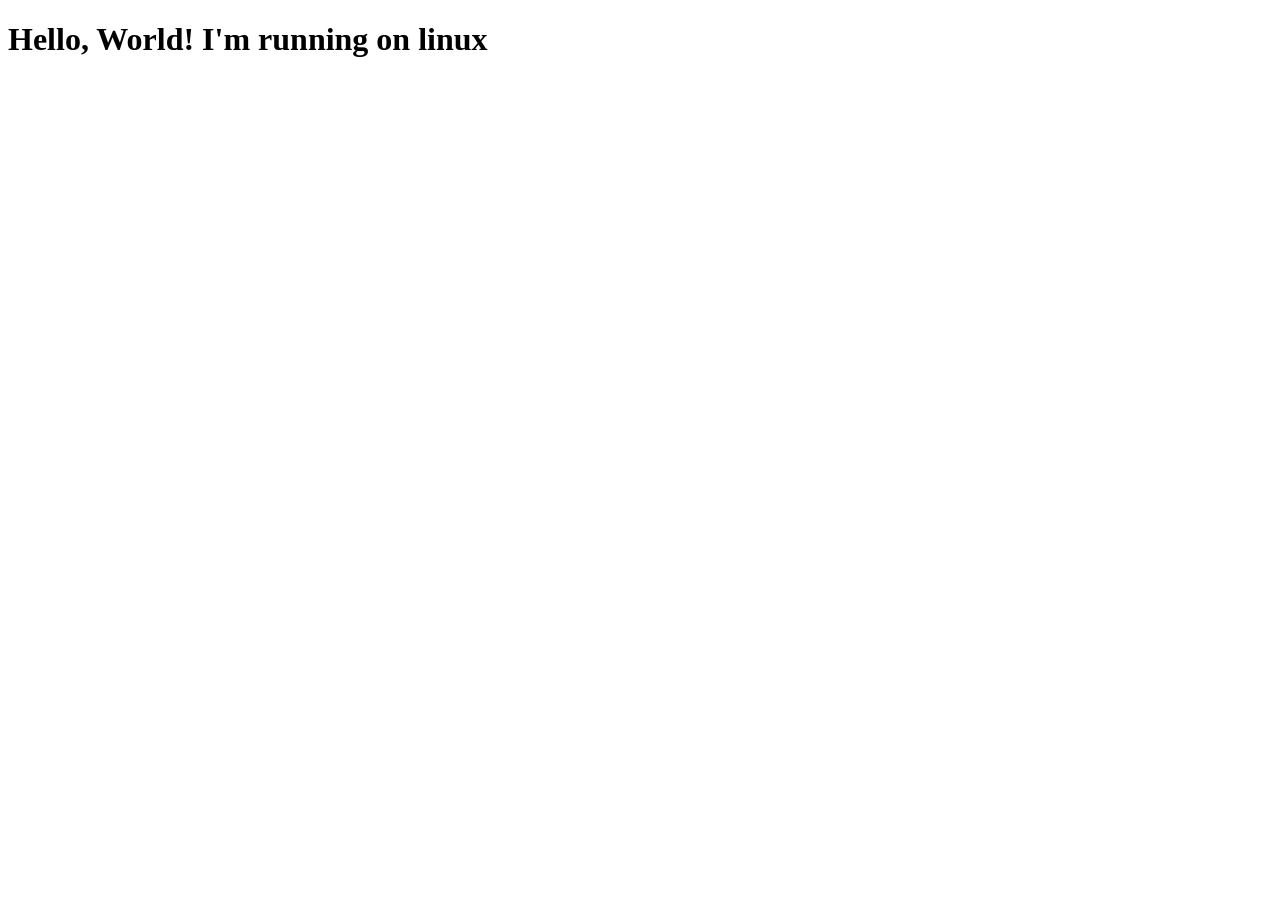
==== index.html @ a084b617 "Initial commit: Add index template" ====
<!DOCTYPE html>
<html lang="en">
<head>
    <meta charset="UTF-8">
    <meta name="viewport" content="width=device-width, initial-scale=1.0">
    <title>Document</title>
</head>
<body>
    <h1>Hello, World! I'm running on linux</h1>
</body>
</html>
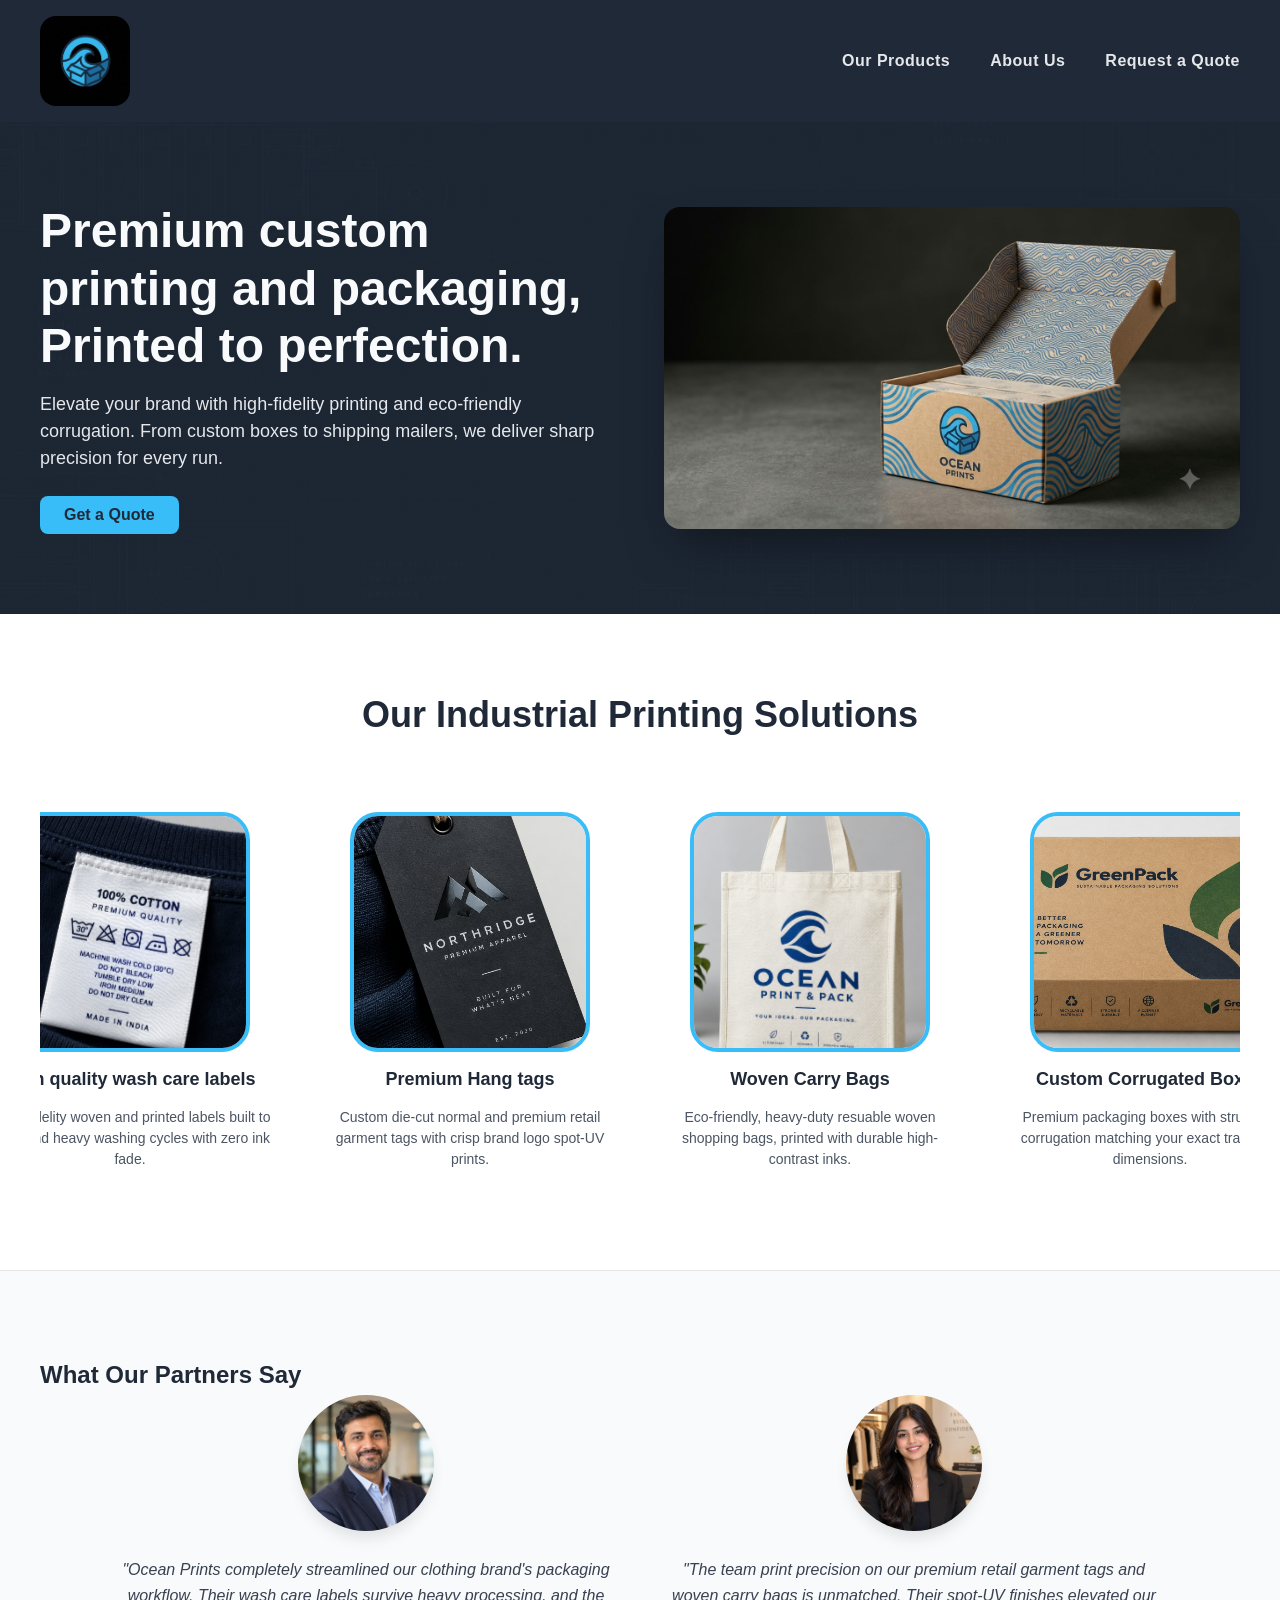
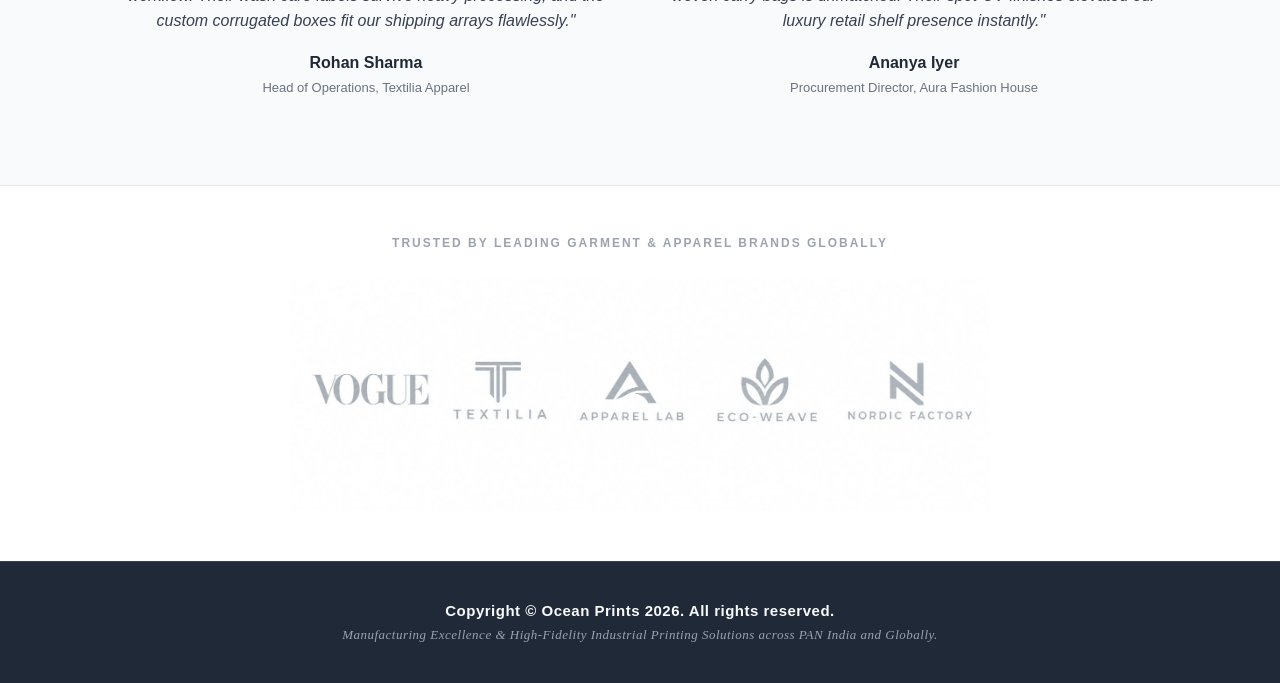
==== commit f945f1b1: "deploy: update landing page structural entry points" ====
--- a/index.html
+++ b/index.html
@@ -3,9 +3,123 @@
 <head>
     <meta charset="UTF-8">
     <meta name="viewport" content="width=device-width, initial-scale=1.0">
-    <title>Document</title>
+    <title>Landing page project</title>
+    <link rel="stylesheet" href="styles.css">
 </head>
 <body>
-    <h1>Hello, World! I'm running on linux</h1>
+    <!-- TOP HEADER NAVIGATION BAR -->
+     <header class="main-header">
+        <div class="logo">
+            <img src="ocean-logo.png" alt="Ocean Logo" class="logo-img">
+        </div>
+        <nav class="nav-container">
+            <ul class="nav-links">
+            <li><a href="#">Our Products</a></li>
+            <li><a href="#">About Us</a></li>
+            <li><a href="#">Request a Quote</a></li>
+            </ul>
+        </nav>
+    </header>
+<!-- HERO SECTION CONTAINER -->
+<main>
+    <section class="hero">
+        <!-- LEFT COLUMN CONTENT -->
+         <div class="hero-content">
+            <h1>Premium custom printing and packaging, Printed to perfection.</h1>
+            <p>Elevate your brand with high-fidelity printing and eco-friendly corrugation. From custom boxes to shipping mailers, we deliver sharp precision for every run.</p>
+            <button class="cta-btn">Get a Quote</button>
+         </div>
+
+         <!-- RIGHT COLUMN: IMAGE PLACEHOLDER -->
+          <div class="hero-image-container">
+    <img src="hero-packaging.png" alt="Ocean Prints Custom Printed Packaging Box" class="hero-img">
+</div>
+
+
+    </section>
+</main>
+<!-- INFORMATION GRID SECTION -->
+<section class="info-section">
+    <h2 class="info-title">Our Industrial Printing Solutions</h2>
+
+    <div class="cards-container">
+        <!-- PRODUCT 1 -->
+         <div class="card">
+            <div class="card-image-wrapper">
+                <img src="label.png" alt="Custom wash care labels " class="catalog-img">
+            </div>
+            <h3>High quality wash care labels</h3>
+            <p class="card-text">High Fidelity woven and printed labels built to withstand heavy washing  cycles with zero ink fade.</p>
+    </div>
+
+        <!-- PRODUCT 2 -->
+            <div class="card">
+                <div class="card-image-wrapper">
+                    <img src="tag.png" alt="Premium hang tags" class="catalog-img"></div>
+                <h3>Premium Hang tags</h3>
+                <p class="card-text">Custom die-cut normal and premium retail garment tags with crisp brand logo spot-UV prints. </p>
+            </div>
+            <!-- PRODUCT 3 -->
+            <div class="card">
+                <div class="card-image-wrapper">
+                    <img src="bag.png" alt="Eco-friendly woven carry bags" class="catalog-img">
+                </div>
+                <h3>Woven Carry Bags</h3>
+                <p class="card-text">Eco-friendly, heavy-duty resuable woven shopping bags, printed with durable high-contrast inks.</p>
+            </div>
+            <!-- PRODUCT 4 -->
+            <div class="card">
+                <div class="card-image-wrapper">
+                    <img src="box.png" alt="Custom corrugated boxes" class="catalog-img">
+                </div>
+                <h3>Custom Corrugated Boxes</h3>
+                <p class="card-text">Premium packaging boxes with structural corrugation matching your exact transport dimensions.</p>
+            </div>
+            </div>
+</section>
+    <!-- PREMIUM TESTIMONIAL CONTAINERS -->
+    <section class="testimonial-section">
+        <h2 class="section-heading-hidden">What Our Partners Say</h2>
+        <div class="testimonials-container">
+            
+            <!-- CLIENT CARD 1 -->
+            <div class="testimonial-card">
+                <div class="avatar-spin-wrapper">
+                    <img src="Pro manager avatar.png" alt="Rohan Sharma" class="avatar-img">
+                </div>
+                <p class="quote">"Ocean Prints completely streamlined our clothing brand's packaging workflow. Their wash care labels survive heavy processing, and the custom corrugated boxes fit our shipping arrays flawlessly."</p>
+                <h4 class="client-name">Rohan Sharma</h4>
+                <span class="client-title">Head of Operations, Textilia Apparel</span>
+            </div>
+
+            <!-- CLIENT CARD 2 -->
+            <div class="testimonial-card">
+                <div class="avatar-spin-wrapper">
+                    <img src="Client avatar 2.png" alt="Ananya Iyer" class="avatar-img">
+                </div>
+                <p class="quote">"The team print precision on our premium retail garment tags and woven carry bags is unmatched. Their spot-UV finishes elevated our luxury retail shelf presence instantly."</p>
+                <h4 class="client-name">Ananya Iyer</h4>
+                <span class="client-title">Procurement Director, Aura Fashion House</span>
+            </div>
+
+        </div>
+    </section>
+
+    <!-- TRUSTED PARTNER BRANDS SHOWCASE -->
+    <section class="brands-section">
+        <p class="brands-label">TRUSTED BY LEADING GARMENT & APPAREL BRANDS GLOBALLY</p>
+        <div class="brands-banner-wrapper">
+            <img src="Client logo showcase banner.png" alt="Trusted Partner Logos" class="brands-img">
+        </div>
+    </section>
+
+    <!-- UPGRADED FOOTER SIGN-OFF -->
+    <footer class="main-footer">
+        <div class="footer-content">
+            <p class="footer-main-text">Copyright &copy; Ocean Prints 2026. All rights reserved.</p>
+            <p class="footer-subtext">Manufacturing Excellence & High-Fidelity Industrial Printing Solutions across PAN India and Globally.</p>
+        </div>
+    </footer>
+
 </body>
 </html>
--- a/styles.css
+++ b/styles.css
@@ -0,0 +1,426 @@
+/* 1. GLOBAL VARIABLES & RESET */
+:root {
+    --bg-dark: #1f2937;
+    --text-light: #f9fafb;
+    --text-muted: #e5e7eb;
+    --accent-blue: #38bdf8;
+}
+
+*, *::before, *::after {
+    box-sizing: border-box;
+    margin: 0;
+    padding: 0;
+}
+
+body {
+    font-family: 'Segoe UI', Tahoma, Geneva, Verdana, sans-serif;
+    background-color: var(--text-light);
+    color: var(--bg-dark);
+}
+
+/* 2. HEADER CONTAINER LAYOUT */
+.main-header {
+    display: flex;
+    justify-content: space-between;
+    align-items: center;
+    padding: 16px 40px;
+    background-color: var(--bg-dark);
+    color: var(--text-light);
+}
+
+.logo {
+    font-size: 24px;
+    font-weight: bold;
+    letter-spacing: 1px;
+}
+.logo-img {
+    height: 90px;
+    width: 90px;
+    display: block;
+    transition: transform 0.3s ease;
+    cursor: pointer;
+    object-fit: cover;
+    border-radius: 16px; /* Makes the logo box match the smooth curved style of the product cards */
+}
+
+
+/* 3. NAVIGATION LINKS FLEX ENGINE */
+.nav-links {
+    display: flex;
+    gap: 40px;
+    list-style: none;
+}
+
+.nav-links a {
+    text-decoration: none;
+    color: var(--text-muted);
+    font-size: 16px;
+    transition: color 0.2s ease;
+    font-weight: 600;
+    letter-spacing: 0.5px;
+    position: relative;
+    padding-bottom: 4px;
+    transition: color 0.3s ease;
+}
+
+/* THE PREMIUM-SLIDE UNDERLINE STATE */
+.nav-links a::after {
+    content: '';
+    position: absolute;
+    left: 0;
+    bottom: 0;
+    width: 100%;
+    height: 2px;
+    background-color: var(--accent-blue);
+    transform: scaleX(0);
+    transform-origin: right;
+    transition: transform 0.3s cubic-bezier(0.25, 0.46, 0.45, 0.94);
+}
+
+.nav-links a:hover {
+    color: var(--text-light);
+}
+.nav-links a:hover::after {
+     transform: scaleX(1);/* Expands horizontally to 100% width scale. */
+    transform-origin: left;
+}
+
+/*4. HERO SECTION LAYOUT */
+.hero {
+    display: flex;
+    justify-content: space-between;
+    align-items: center;
+    gap: 48px;
+    padding: 80px 40px;
+    /* UPGRADED: Fuses a dark tint layer on the top of industrial blueprint texture */
+    background: linear-gradient(rgba(31,41,55,0.85), rgba(31,41,55,0.85)), url(industrial\ background.png);
+    background-size: cover;
+    background-position: center;
+    color: var(--text-light);
+}
+
+/* FORCES EXACT 50/50 SPLIT */
+.hero-content,
+.hero-image-container {
+ flex: 1;
+}
+
+/* LEFT COLUMN TYPOGRAPHY AND BUTTON */
+.hero-content h1 {
+font-size: 48px;
+font-weight: 800;
+margin-bottom: 16px;
+line-height: 1.2;
+}
+
+.hero-content p {
+    font-size: 18px;
+    color: var(--text-muted);
+    margin-bottom: 24px;
+    line-height: 1.5;
+}
+
+.cta-btn {
+    background-color: var(--accent-blue);
+    color: var(--bg-dark);
+    border: none;
+    padding: 10px 24px;
+    font-size: 16px;
+    font-weight: bold;
+    border-radius: 8px;
+    cursor: pointer;
+    transition: transform 0.1s ease;
+}
+
+.cta-btn:hover {
+    transform: scale(1.03);
+}
+
+/* RIGHT COLUMN PLACEHOLDER BOX */
+
+.image-placeholder {
+    background-color: #6b7280;
+    color: var(--text-light);
+    height: 250px;
+    display: flex;
+    justify-content: center;
+    align-items: center;
+    border-radius: 8px;
+    font-size: 14px;
+}
+
+/* IMAGE CONTAINER SIZING AND HOVER TRANSFORMS */
+
+.logo-img {
+    height: 90px;
+    width: 90px;
+    display: block;
+    transition: transform 0.3s ease;
+    cursor: pointer;
+    object-fit: cover;
+}
+
+.logo-img:hover {
+    transform: scale(1.1);
+}
+
+.hero-img {
+    width: 100%;
+    max-width: 620px;
+    height: auto;
+    border-radius: 16px;
+    box-shadow: 0 25px 50px -12px rgba(0, 0, 0, 0.4);
+    display: block;
+    transition: transform 0.4s cubic-bezier(0.175, 0.885, 0.32, 1.275);
+}
+
+.hero-img:hover {
+    transform: scale(1.05);
+}
+
+/* INDUSTRIAL PRODUCT CATALOG GRID */
+.info-section {
+    padding: 80px 40px;
+    background-color: #ffffff;
+    text-align: center;
+}
+
+.info-title {
+    font-size: 36px;
+    font-weight: 800;
+    color: var(--bg-dark);
+    margin-bottom: 56px;
+}
+
+.cards-container {
+    display: flex;
+    justify-content: center;
+    gap: 40px;
+    flex-wrap: nowrap;
+    max-width: 100%;
+    padding: 20px 10px;
+    margin: 0 auto;
+    overflow-x: auto;
+}
+
+.card {
+    width: 300px;
+    display: flex;
+    flex-direction: column;
+    align-items: center;
+    text-align: center;
+    gap: 16px;
+    flex-shrink: 0;
+}
+/* IMAGE WINDOW FRAME CONTAINER */
+/* BIGGER WINDOW FRAMES TO UNLEASH TEXT CLARITY AND IMAGE DETAIL. */
+.card-image-wrapper {
+    width: 240px;
+    height: 240px;
+    border: 4px solid var(--accent-blue);
+    border-radius: 28px;
+    overflow: hidden; /* Clips the scaling image inside the rounded border walls */
+    background-color: #f3f4f6;
+    transition: border-color 0.3s ease, box-shadow 0.3s ease;
+    cursor: pointer;
+    display: flex;
+    justify-content: center;
+    align-items: center;
+    flex-shrink: 0;
+}
+
+/* RESPONSIVE CATALOG IMAGES */
+.catalog-img {
+    width: 100%;
+    height: 100%;
+    object-fit: cover;
+    transform: scale(1.15);
+    transition: transform 0.4s ease;
+    /* THE ANTI BLUR ANTI PIXELATION FORCES */
+    will-change: transform;
+    backface-visibility: hidden;
+    transform-style: preserve-3d;
+}
+
+/* INTERACTIVE MOTION PIPELINE */
+.card:hover .card-image-wrapper {
+    box-shadow: 0 10px 10px -3px rgba(0, 0, 0, 0.1);
+    border-color: var(--bg-dark);
+}
+
+.card:hover .catalog-img {
+    transform: scale(1.0);
+}
+.card h3 {
+    font-size: 18px;
+    font-weight: 700;
+    color: var(--bg-dark);
+    line-height: 1.3;
+}
+.card-text {
+    font-size: 14px;
+    color: #4b5563;
+    line-height: 1.5;
+}
+
+/* 7. PREMIUM TESTIMONIAL SYSTEM */
+.testimonial-section {
+    padding: 90px 40px;
+    background-color: #f9fafb;
+    border-top: 1px solid #e5e7eb;
+}
+
+.testimonials-container {
+    display: flex;
+    justify-content: center;
+    gap: 48px;
+    max-width: 1200px;
+    margin: 0 auto;
+    flex-wrap: wrap; /* Wraps gracefully to a column layout if screen gets small */
+}
+
+.testimonial-card {
+    flex: 1;
+    min-width: 300px;
+    max-width: 500px;
+    text-align: center;
+    display: flex;
+    flex-direction: column;
+    align-items: center;
+    gap: 20px;
+}
+
+/* THE BORDER FRAME ENGINE (THIS PARTS SPINS!) */
+.avatar-spin-wrapper {
+    width: 148px;
+    height: 148px;
+    border-radius: 50%;
+    display: flex;
+    justify-content: center;
+    align-items: center;
+    padding: 4px;
+    background: transparent;
+    transition: background 0.4s ease, transform 0.4s ease;
+}
+
+/* HIGH-RESOLUTION STATIC HEADSHOT IMAGE (THIS PART REMAINS STEADY!) */
+.avatar-img {
+    width: 136px;
+    height: 136px;
+    border-radius: 50%;
+    object-fit: cover;
+    box-shadow: 0 10px 15px -3px rgba(0, 0, 0, 0.1);
+    background-color: #ffffff;
+    display: block;
+}
+
+/* HOVER ANIMATION TRIGGER AXIS */
+.testimonial-card:hover .avatar-spin-wrapper {
+    transform: scale(1.08); /* Zooms up the container element */
+    background: conic-gradient(from 0deg, var(--accent-blue), #ffffff, var(--bg-dark), var(--accent-blue));
+    animation: rotateBorderOnly 2s linear infinite; /* Keeps spinning infinitely */
+}
+
+/* COUNTER-ROTATING THE IMAGE INTERNAL LAYER TO FORCE IT ABSOLUTELY STILL */
+.testimonial-card:hover .avatar-img {
+    animation: counterRotateImage 2s linear infinite;
+}
+
+/* CLOCKWISE RUN TRACKING */
+@keyframes rotateBorderOnly {
+    from { transform: scale(1.08) rotate(0deg); }
+    to { transform: scale(1.08) rotate(360deg); }
+}
+
+/* COUNTER-CLOCKWISE CORRECTOR ROUTINE */
+@keyframes counterRotateImage {
+    from { transform: rotate(0deg); }
+    to { transform: rotate(-360deg); }
+}
+
+.quote {
+    font-size: 16px;
+    font-style: italic;
+    color: #374151;
+    line-height: 1.6;
+    font-weight: 500;
+}
+
+.client-name {
+    font-size: 16px;
+    font-weight: 700;
+    color: var(--bg-dark);
+}
+
+.client-title {
+    font-size: 13px;
+    color: #6b7280;
+    margin-top: -12px;
+}
+
+/* 8. TRUSTED BRANDS FOOTER SHOWCASE */
+.brands-section {
+    padding: 50px 20px;
+    background-color: #ffffff;
+    text-align: center;
+    border-top: 1px solid #e5e7eb;
+}
+
+.brands-label {
+    font-size: 12px;
+    font-weight: 700;
+    letter-spacing: 2px;
+    color: #9ca3af;
+    margin-bottom: 28px;
+}
+
+.brands-banner-wrapper {
+    max-width: 900px;
+    margin: 0 auto;
+    display: flex;
+    justify-content: center;
+    opacity: 0.75;
+    transition: opacity 0.3s ease;
+}
+
+.brands-banner-wrapper:hover {
+    opacity: 1.0;
+}
+
+.brands-img {
+    width: 100%;
+    max-width: 700px;
+    height: auto;
+    object-fit: contain;
+}
+
+/* 9. HIGH-END PRODUCTION FOOTER DESIGN */
+.main-footer {
+    padding: 40px 20px;
+    background-color: var(--bg-dark);
+    color: var(--text-muted);
+    text-align: center;
+    border-top: 1px solid #374151;
+}
+
+.footer-content {
+    display: flex;
+    flex-direction: column;
+    gap: 8px;
+}
+
+.footer-main-text {
+    font-size: 15px;
+    font-weight: 600;
+    color: var(--text-light);
+    letter-spacing: 0.5px;
+}
+
+.footer-subtext {
+    font-size: 13px;
+    font-family: Cambria, Georgia, serif; /* Elegant contrast font pairing style */
+    color: #9ca3af;
+    font-style: italic;
+    letter-spacing: 0.5px;
+}
+
